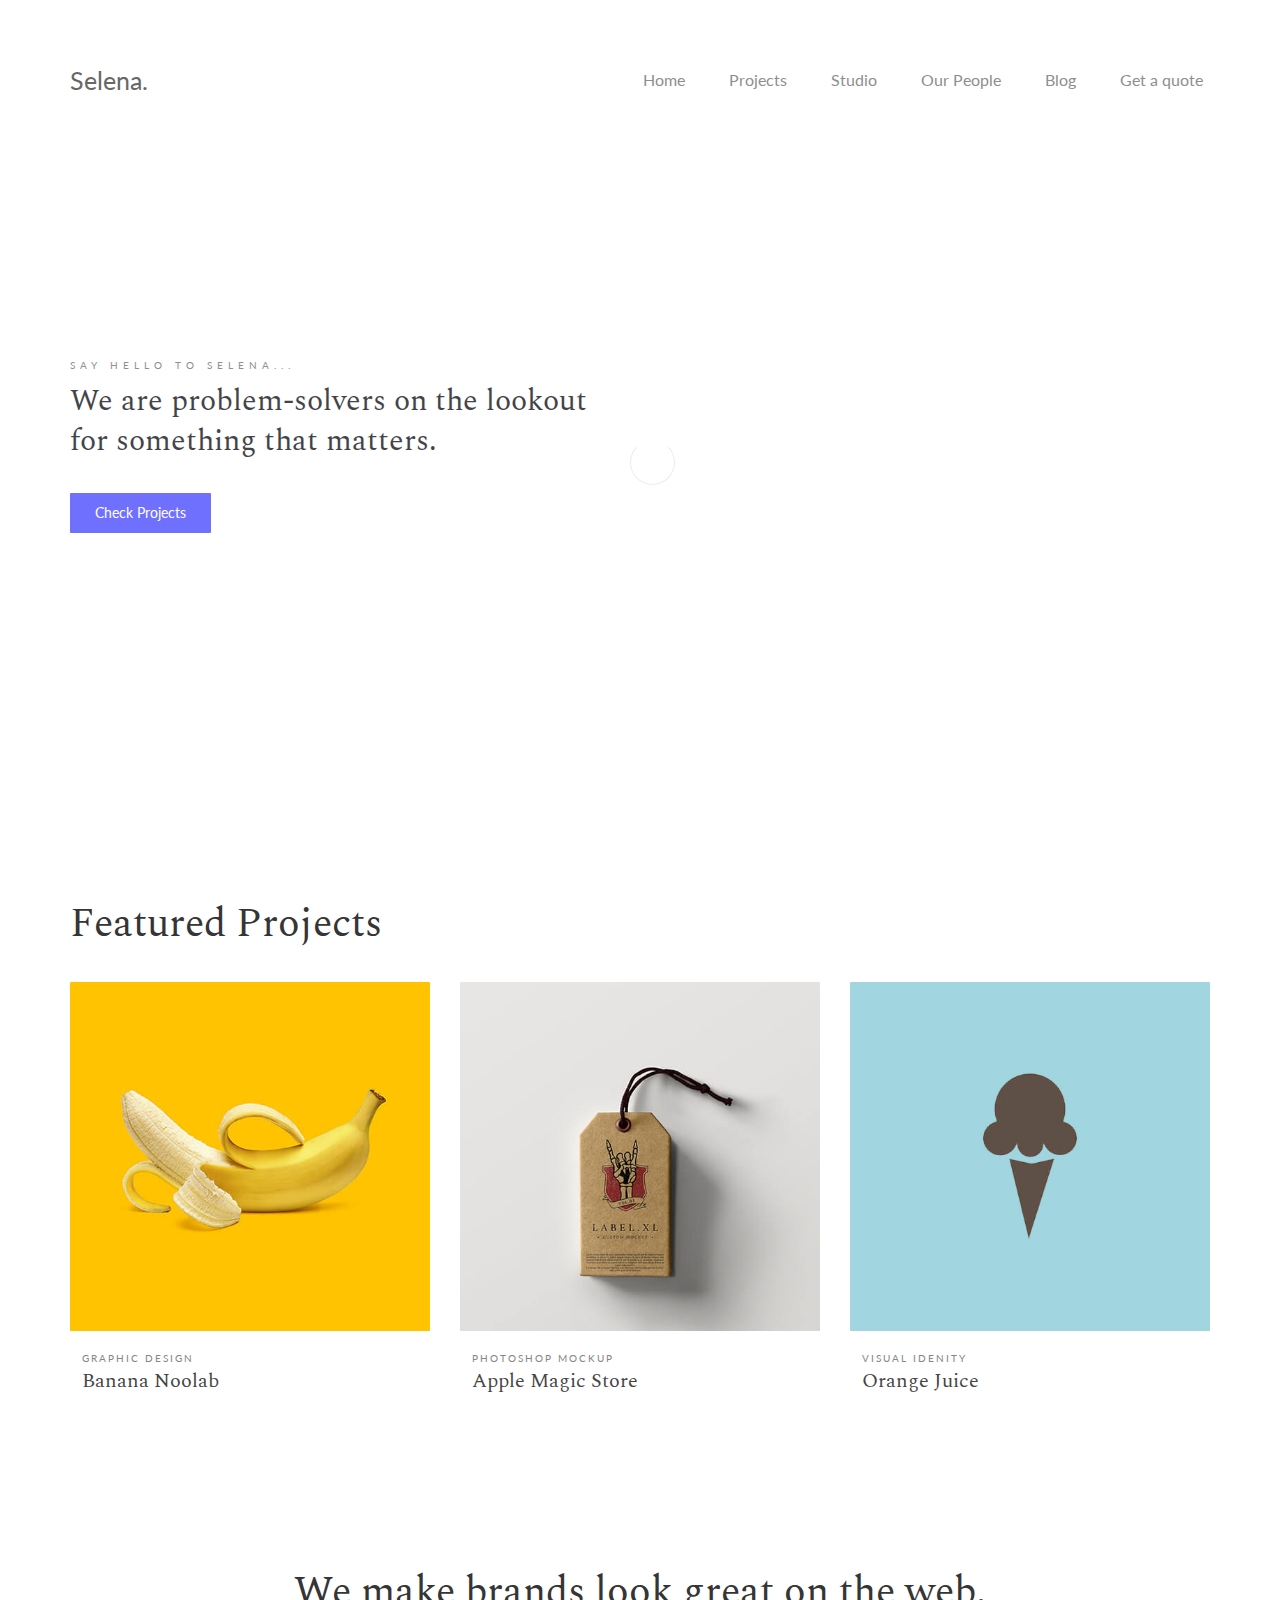
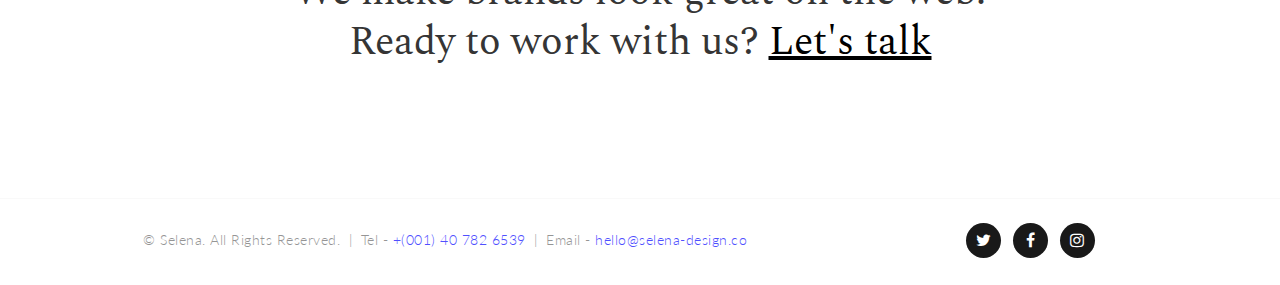
==== HTML/index.html @ 88b9a9ad "adding selena theme" ====
<!DOCTYPE html>
<html lang="en">
<head>

<meta charset="UTF-8">
<meta http-equiv="X-UA-Compatible" content="IE=Edge">
<meta name="description" content="">
<meta name="keywords" content="">
<meta name="author" content="">
<meta name="viewport" content="width=device-width, initial-scale=1, maximum-scale=1">

<title>Selena</title>

<link rel="stylesheet" href="css/bootstrap.min.css">
<link rel="stylesheet" href="css/font-awesome.min.css">

<!-- MAIN CSS -->
<link rel="stylesheet" href="css/style.css">

</head>
<body>

<!-- PRE LOADER -->
<div class="preloader">
     <div class="spinner">
          <span class="sk-inner-circle"></span>
     </div>
</div>


<!-- MENU -->
<div class="navbar navbar-default navbar-static-top" role="navigation">
     <div class="container">

          <!-- NAVBAR HEADER -->
          <div class="navbar-header">
               <button class="navbar-toggle" data-toggle="collapse" data-target=".navbar-collapse">
                    <span class="icon icon-bar"></span>
                    <span class="icon icon-bar"></span>
                    <span class="icon icon-bar"></span>
               </button>
               <!-- lOGO -->
               <a href="index.html" class="navbar-brand">Selena.</a>
          </div>

          <!-- MENU LINKS -->
          <div class="collapse navbar-collapse">
               <ul class="nav navbar-nav navbar-right">
                    <li><a href="index.html">Home</a></li>
                    <li><a href="project.html">Projects</a></li>
                    <li><a href="about.html">Studio</a></li>
                    <li><a href="team.html">Our People</a></li>
                    <li><a href="blog.html">Blog</a></li>
                    <li><a href="contact.html">Get a quote</a></li>
               </ul>
          </div>

     </div>
</div>


<!-- HOME -->
<section id="home">
     <div class="container">
          <div class="row">

               <div class="col-md-6 col-sm-10">
                    <h5>Say Hello To Selena...</h5>
                    <h2>We are problem-solvers on the lookout for something that matters.</h2>
                    <ul class="section-btn">
                         <a href="project.html"><span data-hover="Check Projects">Check Projects</span></a>
                    </ul>
               </div>

          </div>
     </div>
</section>


<!-- PROJECT -->
<section id="project">
     <div class="container">
          <div class="row">

               <div class="col-md-12 col-sm-12">
                    <!-- SECTION TITLE -->
                    <div class="section-title">
                         <h1>Featured Projects</h1>
                    </div>
               </div>

                    <div class="col-md-4 col-sm-4">
                         <!-- PROJECT ITEM -->
                         <div class="project-item">
                              <a href="project-detail.html">
                                   <img src="images/project-image1.jpg" class="img-responsive" alt="">
                              </a>
                         </div>
                         <div class="project-overlay">
                              <h4>Graphic Design</h4>
                              <h3>Banana Noolab</h3>
                         </div>
                    </div>

                    <div class="col-md-4 col-sm-4">
                         <!-- PROJECT ITEM -->
                         <div class="project-item">
                              <a href="project-detail.html">
                                   <img src="images/project-image2.jpg" class="img-responsive" alt="">
                              </a>
                         </div>
                         <div class="project-overlay">
                              <h4>Photoshop Mockup</h4>
                              <h3>Apple Magic Store</h3>
                         </div>
                    </div>

                    <div class="col-md-4 col-sm-4">
                         <!-- PROJECT ITEM -->
                         <div class="project-item">
                              <a href="project-detail.html">
                                   <img src="images/project-image3.jpg" class="img-responsive" alt="">
                              </a>
                         </div>
                         <div class="project-overlay">
                              <h4>Visual Idenity</h4>
                              <h3>Orange Juice</h3>
                         </div>
                    </div>                

          </div>
     </div>
</section>


<!-- CONTACT INFO -->
<section id="contact-info">
     <div class="container">
          <div class="row">

               <div class="col-md-offset-2 col-md-8 col-sm-12">
                    <h1>We make brands look great on the web. Ready to work with us? <a href="contact.html">Let's talk</a></h1>
               </div>

          </div>
     </div>
</section>


<!-- FOOTER -->
<footer>
     <div class="container">
          <div class="row">

               <div class="col-md-8 col-sm-7">
                    <div class="footer-copyright">
                         <p>© Selena. All Rights Reserved. <span>|</span> Tel - <a href="tel:00122042343">+(001) 40 782 6539</a> <span>|</span> Email - <a href="mailto:youremail@gmail.com">hello@selena-design.co</a></p>
                    </div>
               </div>

               <div class="col-md-4 col-sm-5">
                    <ul class="social-icon">
                         <li><a href="#" class="fa fa-twitter"></a></li>
                         <li><a href="#" class="fa fa-facebook"></a></li>
                         <li><a href="#" class="fa fa-instagram"></a></li>
                    </ul>
               </div>
               
          </div>
     </div>
</footer>


<!-- SCRIPTS -->
<script src="js/jquery.js"></script>
<script src="js/bootstrap.min.js"></script>
<script src="js/modernizr.custom.js"></script>
<script src="js/custom.js"></script>

</body>
</html>
---- HTML/css/style.css ----
@import url('https://fonts.googleapis.com/css?family=Lato:300,400|Spectral');

body {
  background: #ffffff;
  font-family: 'Lato', sans-serif;
  font-style: normal;
  font-weight: normal;
  overflow-x: hidden;
}

html, body {
  width: 100%;
  height: 100%;
}


/*---------------------------------------
  TYPOGRAPHY              
-----------------------------------------*/

h1,h2,h3,h4,h5,h6 {
  font-weight: normal;
}

h1,h2,h3 {
  font-family: 'Spectral', serif;
}

h1 {
  color: #353535;
  font-size: 40px;
  line-height: 50px;
}

h2 {
  color: #19191f;
  font-size: 30px;
  line-height: 40px;
  margin-top: 0;
}

h3 {
  font-size: 20px;
}

h4 {
  color: #505050;
  font-size: 18px;
  letter-spacing: 0.5px;
}

h5 {
  color: #757575;
  font-size: 10px;
  letter-spacing: 5px;
  text-transform: uppercase;
}

p {
  color: #959595;
  font-size: 20px;
  font-weight: 300;
  line-height: 30px;
  letter-spacing: 0.5px;
}


/*---------------------------------------
  BUTTONS               
-----------------------------------------*/

.section-btn {
  margin: 32px 0 0 0;
  padding: 0;
}

.section-btn a,
.section-btn button {
  line-height: 40px;
  -webkit-perspective: 1000px;
  -moz-perspective: 1000px;
  perspective: 1000px;
  color: #ffffff;
  font-weight: normal;
}

.section-btn a span,
.section-btn button span {
  position: relative;
  display: inline-block;
  font-weight: normal;
  padding: 0 25px;
  background: #5050FF;
  border-radius: 1px;
  -webkit-transition: -webkit-transform 0.3s;
  -moz-transition: -moz-transform 0.3s;
  transition: transform 0.3s;
  -webkit-transform-origin: 50% 0;
  -moz-transform-origin: 50% 0;
  transform-origin: 50% 0;
  -webkit-transform-style: preserve-3d;
  -moz-transform-style: preserve-3d;
  transform-style: preserve-3d;
}

.csstransforms3d .section-btn a span::before,
.csstransforms3d .section-btn button span::before {
  position: absolute;
  top: 100%;
  left: 0;
  width: 100%;
  height: 100%;
  background: #000000;
  border-radius: 1px;
  color: #ffffff;
  padding: 0 25px;
  content: attr(data-hover);
  -webkit-transition: background 0.3s;
  -moz-transition: background 0.3s;
  transition: background 0.3s;
  -webkit-transform: rotateX(-90deg);
  -moz-transform: rotateX(-90deg);
  transform: rotateX(-90deg);
  -webkit-transform-origin: 50% 0;
  -moz-transform-origin: 50% 0;
  transform-origin: 50% 0;
}

.section-btn a:hover span,
.section-btn a:focus span,

.section-btn button:hover span,
.section-btn button:focus span {
  -webkit-transform: rotateX(90deg) translateY(-22px);
  -moz-transform: rotateX(90deg) translateY(-22px);
  transform: rotateX(90deg) translateY(-22px);
}

.csstransforms3d .section-btn a:hover span::before,
.csstransforms3d .section-btn a:focus span::before,

.csstransforms3d .section-btn button:hover span::before,
.csstransforms3d .section-btn button:hover span::before {
  background: #000000;  
}



/*---------------------------------------
  GENERAL               
-----------------------------------------*/

html{
  -webkit-font-smoothing: antialiased;
}

a {
  color: #5050FF;
  -webkit-transition: 0.5s;
  transition: 0.5s;
}

a:hover, a:active, a:focus {
  color: #000000;
  outline: none;
}

* {
  -webkit-box-sizing: border-box;
  box-sizing: border-box;
}

*:before,
*:after {
  -webkit-box-sizing: border-box;
  box-sizing: border-box;
}

::-webkit-scrollbar{
  width: 8px;
  height: 8px;
}

::-webkit-scrollbar-thumb {
  cursor: pointer;
  background: #252525;
}

.section-title {
  position: relative;
  padding-bottom: 22px;
}

#about img, .team-item img,
.project-item img, #project-detail img,
#client img,
#contact img {
  border-radius: 1px;
  width: 100%;
}

#contact-info, footer {
  text-align: center;
}



/*---------------------------------------
  PRE LOADER              
-----------------------------------------*/

.preloader {
  position: fixed;
  top: 0;
  left: 0;
  width: 100%;
  height: 100%;
  z-index: 99999;
  display: flex;
  flex-flow: row nowrap;
  justify-content: center;
  align-items: center;
  background: none repeat scroll 0 0 #ffffff;
}

.spinner {
  border: 1px solid transparent;
  border-radius: 5px;
  position: relative;
}

.spinner:before {
  content: '';
  box-sizing: border-box;
  position: absolute;
  top: 50%;
  left: 50%;
  width: 45px;
  height: 45px;
  margin-top: -10px;
  margin-left: -10px;
  border-radius: 50%;
  border: 1px solid #959595;
  border-top-color: #ffffff;
  animation: spinner .9s linear infinite;
}

@-webkit-@keyframes spinner {
  to {transform: rotate(360deg);}
}

@keyframes spinner {
  to {transform: rotate(360deg);}
}



/*---------------------------------------
  MENU             
-----------------------------------------*/

.navbar-default {
  border: none;
  margin-bottom: 0;
  background-color: #ffffff;
  padding-top: 45px;
}

.navbar-default .navbar-brand {
  color: #454545;
  font-size: 25px;
  font-weight: normal;
  line-height: 40px;
}

.navbar-default .navbar-nav li a {
  font-size: 16px;
  color: #757575;
  line-height: 40px;
  padding-right: 22px;
  padding-left: 22px;
  -webkit-transition: all ease-in-out 0.4s;
  transition: all ease-in-out 0.4s;
}

.navbar-default .navbar-nav li a:hover {
  color: #454545;
}

.navbar-default .navbar-nav li.active > a {
  background-color: transparent;
  color: #5050FF;
}

.navbar-default .navbar-toggle {
  border: none;
  padding-top: 10px;
}

.navbar-default .navbar-toggle {
  background-color: transparent;
}

.navbar-default .navbar-toggle .icon-bar {
  background: #5050FF;
  border-color: transparent;
}



/*---------------------------------------
  HOME             
-----------------------------------------*/

#home {
  height: 85vh;
  position: relative;
  padding-top: 235px;
}



/*---------------------------------------
  HEADER         
-----------------------------------------*/

#header {
  padding: 102px 0 62px 0;
}

#header .header-text {
  padding-top: 62px;
}



/*---------------------------------------
  ABOUT              
-----------------------------------------*/

.about-info {
  text-align: center;
  padding: 62px 0 42px 0;
}

.about-info h1 {
  padding-bottom: 6px;
}

.about-info:after {
  content: "";
  background: #000;
  width: 14%;
  height: 2px;
  position: relative;
  display: block;
  margin: 22px auto 0 auto;
}

.about-service-text {
  padding: 62px 0;
}

.about-service-text .section-title {
  padding-bottom: 0px;
}

.about-service-text ul li {
  color: #575757;
  list-style: square;
  font-size: 18px;
  font-weight: 300;
  line-height: 26px;
  letter-spacing: 0.5px;
  padding: 2px 0;
}



/*---------------------------------------
  TEAM              
-----------------------------------------*/

#team p {
  margin: 16px 0 4px 0;
}

#team h3 {
  margin: 0;
}

.team-item {
  overflow: hidden;
  position: relative;
}

.team-item img {
  -webkit-transition: all ease-in-out 0.4s;
  transition: all ease-in-out 0.4s;
}

.team-overlay {
  background: rgba(0,0,0,0.5);
  opacity: 0;
  position: absolute;
  width: 100%;
  height: 100%;
  top: 0;
  left: 0;
  right: 0;
  bottom: 0;
}

.team-overlay .social-icon {
  position: relative;
  top: 50%;
}

.team-overlay .social-icon li a {
  background: #ffffff;
  color: #191919;
}

.team-item:hover .team-overlay {
  opacity: 1;
}

.team-item:hover img {
  transform: scale(1.1);
}



/*---------------------------------------
  PROJECT              
-----------------------------------------*/

.project-item {
  overflow: hidden;
  position: relative;
  top: 0;
  bottom: 0;
  -webkit-transition: all ease-in-out 0.4s;
  transition: all ease-in-out 0.4s;
}

.project-overlay h3 {
  color: #454545;
  font-weight: normal;
  margin-top: 6px;
}

.project-overlay h4 {
  color: #858585;
  font-size: 10px;
  letter-spacing: 2px;
  text-transform: uppercase;
  margin-bottom: 0px;
}

.project-item:hover {
  background: #ffffff;
  box-shadow: 0px 16px 22px 0px rgba(90, 91, 95, 0.3);
  top: -5px;
}

#project .project-overlay {
  padding: 12px 0 26px 12px;
}

.project-detail-text {
  padding: 62px 82px;
}

.project-detail-info {
  padding: 12px 0 62px 0;
}

.project-detail-info h3:last-child {
  margin-top: 0;
}

#project-detail-links {
  background: #5050FF;
  padding: 82px 0 102px 0;
  margin-top: 102px;
}

#project-detail-links h3 {
  color: #e0e0e0;
}

#project-detail-links p a {
  color: #ffffff;
  font-size: 32px;
}



/*---------------------------------------
  BLOG              
-----------------------------------------*/

#blog-detail {
  padding: 60px 0;
}

.blog-thumb small {
  font-weight: bold;
  letter-spacing: 0.5px;
  display: block;
  margin-top: 20px;
}

#blog .blog-thumb {
  text-align: center;
}

.blog-info {
  padding: 35px 25px;
}

.blog-info h2 {
  font-size: 20px;
  margin: 0;
  text-transform: capitalize;
  padding-bottom: 0;
}

.blog-info h2 a {
  color: #434343;
}

.blog-thumb ul {
  margin: 32px 12px 22px 0px;
}

.blog-thumb ul li {
  font-size: 18px;
  list-style: square;
  font-weight: normal;
  padding: 4px 12px 4px 0px;
}

.blog-social-share {
  text-align: center;
  padding-top: 22px;
}

.blog-social-share .btn {
  border-radius: 100px;
  border: none;
  font-size: 10px;
  letter-spacing: 0.5px;
  text-transform: uppercase;
  margin: 20px 6px;
  padding: 10px 16px;
}

.blog-social-share .btn-primary {
  background: #3b5998;
}

.blog-social-share .btn-success {
  background: #1da1f2;
}

.blog-social-share .btn-danger {
  background: #dd4b39;
}

.blog-social-share a .fa {
  padding-right: 4px;
}



/*---------------------------------------
   CLIENT             
-----------------------------------------*/

#client .container {
  background: #f9f9f9;
  padding: 102px 82px;
  min-height: 400px;
}



/*---------------------------------------
  CONTACT INFO              
-----------------------------------------*/

#contact-info {
  padding: 120px 0;
}

#contact-info a {
  color: #000000;
  text-decoration: underline;
}

#contact-info a:hover {
  color: #5050FF;
  text-decoration: none;
}



/*---------------------------------------
  CONTACT             
-----------------------------------------*/

#contact .text-success,
#contact .text-danger {
  display: none;
  padding: 0 0 5px 20px;
}

#contact .form-control {
  border: 1px solid #f2f2f2;
  border-radius: 0px;
  box-shadow: none;
  font-size: 18px;
  font-weight: 300;
  margin-bottom: 22px;
  -webkit-transition: all ease-in-out 0.4s;
  transition: all ease-in-out 0.4s;
}

#contact .form-control:focus {
  border-color: #d9d9d9;
}

#contact input {
  height: 45px;
  line-height: 45px;
}

#contact .section-btn {
  margin: 0;
}

#contact .section-btn button {
  line-height: 45px;
}

#contact button#cf-submit {
  border: none;
  width: auto;
  padding: 0;
}

.contact-image {
  padding: 82px 0;
}

.contact-address {
  padding-top: 132px;
}

.contact-address h3:last-child {
  margin: 0px;
}



/*---------------------------------------
  FOOTER              
-----------------------------------------*/

footer {
  border-top: 1px solid #f9f9f9;
  padding: 20px 0 20px 0;
}

.footer-copyright p {
  font-size: 14px;
  padding-top: 6px;
}

.footer-copyright span {
  display: inline-block;
  padding: 0 4px 0 4px;
}



/*---------------------------------------
  SOCIAL ICON             
-----------------------------------------*/

.social-icon {
  position: relative;
  padding: 0;
  margin: 0;
  text-align: center;
}

.social-icon li {
  display: inline-block;
  list-style: none;
}

.social-icon li a {
  background: #191919;
  border-radius: 100%;
  color: #ffffff;
  cursor: pointer;
  font-size: 16px;
  text-decoration: none;
  -webkit-transition: all ease-in-out 0.4s;
  transition: all ease-in-out 0.4s;
  width: 35px;
  height: 35px;
  line-height: 35px;
  text-align: center;
  vertical-align: middle;
  position: relative;
  margin: 4px 4px 0 4px;
}

.social-icon li a:hover {
  background: #5050FF;
  -webkit-transform: scale(1.1);
  transform: scale(1.1);
}



/*---------------------------------------
  MOBILE RESPONSIVE              
-----------------------------------------*/

@media (max-width: 980px) {

  h1 {
    font-size: 35px;
  }

  h2 {
    font-size: 27px;
  }

  #home {
    height: 50vh;
  }

  .about-info {
    padding-top: 22px;
  }

  .project-detail-text {
    padding: 42px 12px;
  }

  #team .col-md-3:first-child,
  #team .col-md-3:nth-of-type(2n+2) {
    margin-bottom: 42px;
  }

  .contact-address {
    padding-top: 0;
  }

  #client .container {
    padding: 82px 62px;
    min-height: 350px;
  }
}


@media (max-width: 768px) {

  .navbar-default {
    background-color: #ffffff;
    box-shadow:0 40px 100px rgba(0,0,0,.2);
    padding-top: 0;
  }
}


@media (max-width: 767px) {

  .navbar-default .navbar-brand {
    line-height: 15px;
  }

  .navbar-default .nav li a {
    line-height: 15px;
  }

  #home {
    height: 65vh;
  }

  #project-detail .col-md-6 img {
    margin-bottom: 42px;
  }

  #project-detail .col-md-4 .project-detail-info {
    padding-bottom: 22px;
  }

  #about .col-md-4:nth-of-type(2n+1) .about-service-text {
    padding-bottom: 0;
  }

  #about .col-md-4:nth-of-type(2n+2) .about-service-text {
    padding-top: 32px;
  }

  #blog .blog-thumb {
    margin: 40px 0;
  }
}


@media (max-width: 650px) {

  h1 {
    font-size: 30px;
    line-height: 40px;
  }

  h2 {
    font-size: 25px;
    line-height: 35px;
  }

  p {
    font-size: 18px;
  }

  #home {
    padding-top: 165px;
    height: 90vh;
  }

  #client .container {
    padding: 42px 22px;
    min-height: inherit;
  }

  #contact-info {
    padding: 60px 0;
  }

}


@media (max-width: 365px) {

  p {
    font-size: 16px;
  }

  #home {
    height: 125vh;
  }

  #project-detail-links {
    padding: 62px 0 82px;
    margin-top: 42px;
  }

}
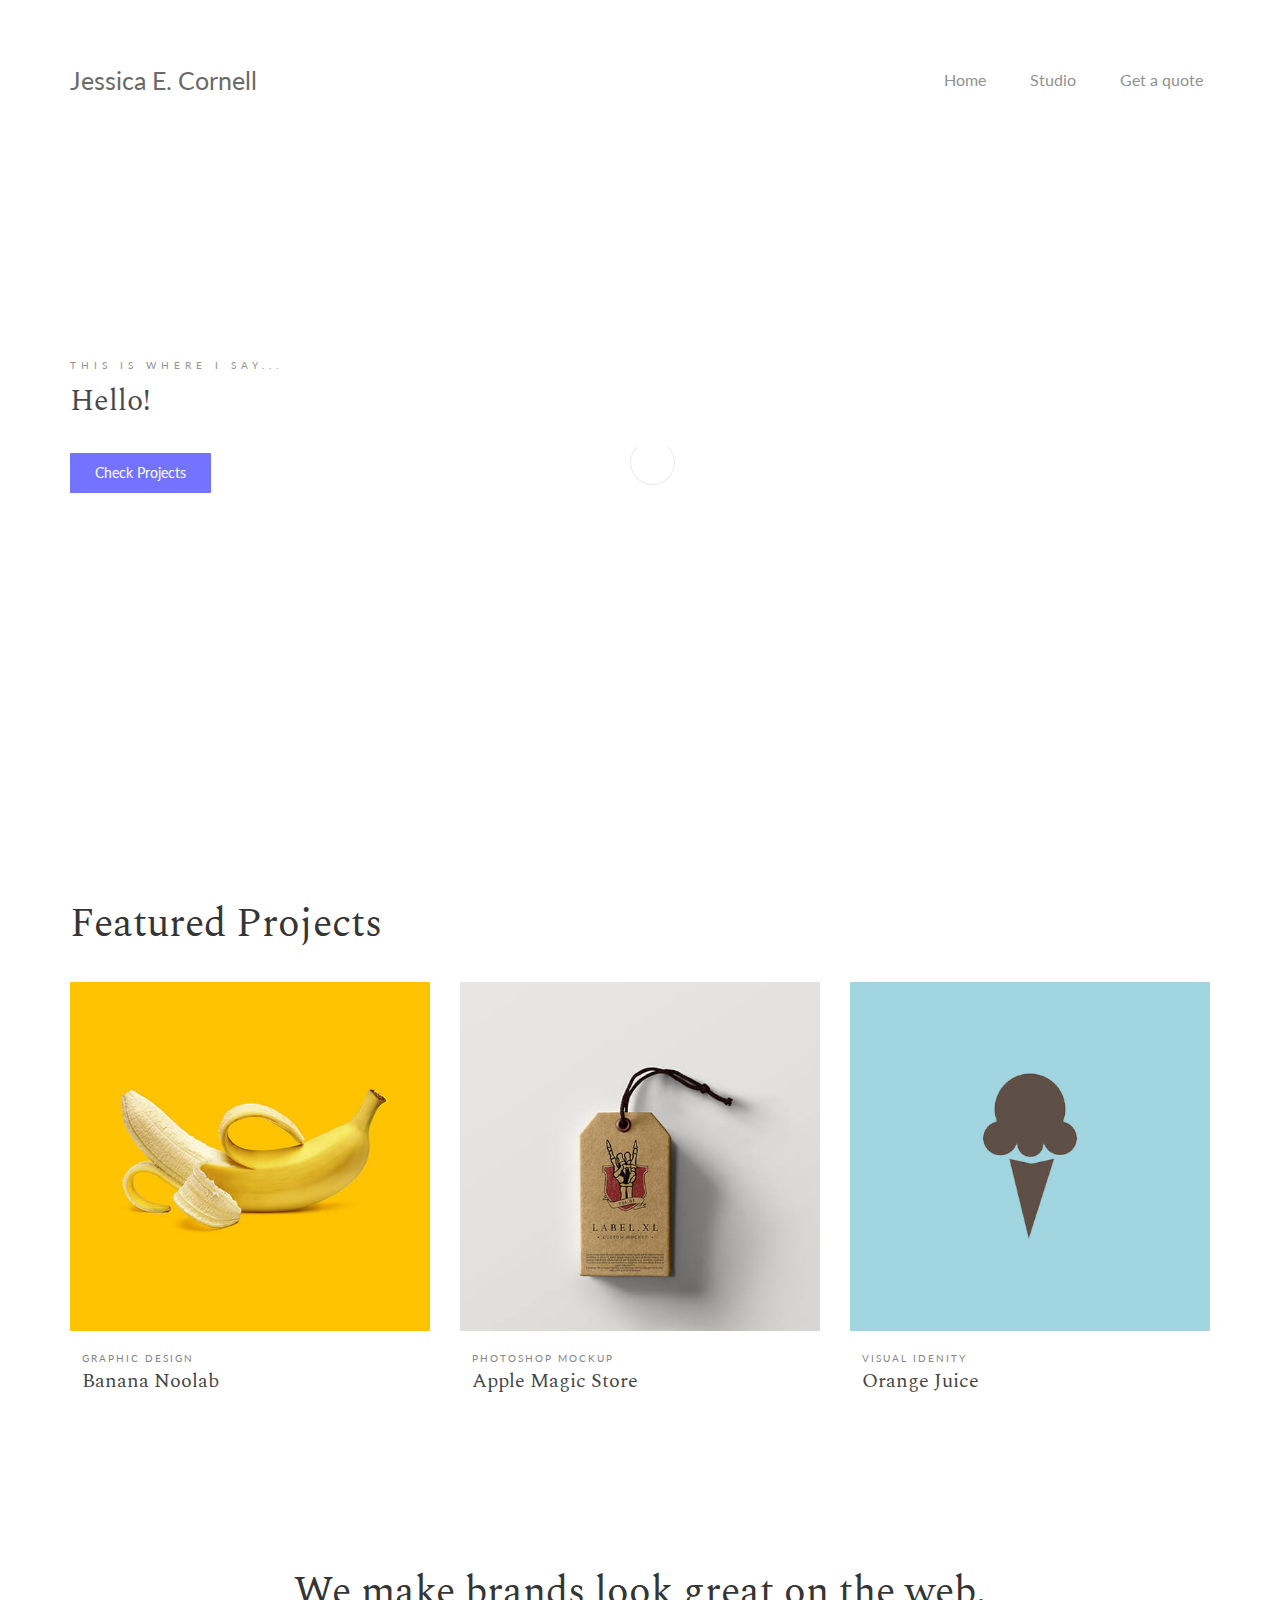
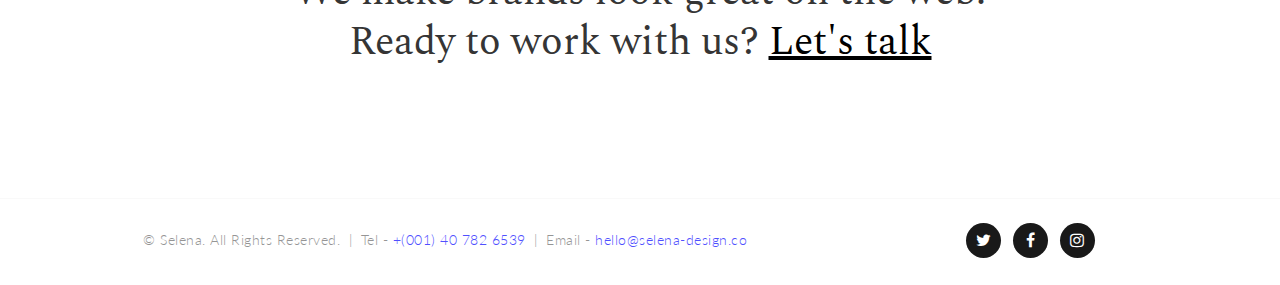
==== commit 0029d3a6: "changes to menu and index navbar-brand" ====
--- a/HTML/index.html
+++ b/HTML/index.html
@@ -40,17 +40,17 @@
                     <span class="icon icon-bar"></span>
                </button>
                <!-- lOGO -->
-               <a href="index.html" class="navbar-brand">Selena.</a>
+               <a href="index.html" class="navbar-brand">Jessica E. Cornell</a>
           </div>
 
           <!-- MENU LINKS -->
           <div class="collapse navbar-collapse">
                <ul class="nav navbar-nav navbar-right">
                     <li><a href="index.html">Home</a></li>
-                    <li><a href="project.html">Projects</a></li>
                     <li><a href="about.html">Studio</a></li>
-                    <li><a href="team.html">Our People</a></li>
-                    <li><a href="blog.html">Blog</a></li>
+                    <!-- <li><a href="project.html">Portfolio</a></li> -->
+                    <!-- <li><a href="team.html">Our People</a></li> -->
+                    <!-- <li><a href="blog.html">Blog</a></li> -->
                     <li><a href="contact.html">Get a quote</a></li>
                </ul>
           </div>
@@ -65,8 +65,8 @@
           <div class="row">
 
                <div class="col-md-6 col-sm-10">
-                    <h5>Say Hello To Selena...</h5>
-                    <h2>We are problem-solvers on the lookout for something that matters.</h2>
+                    <h5>This is where I say...</h5>
+                    <h2>Hello!</h2>
                     <ul class="section-btn">
                          <a href="project.html"><span data-hover="Check Projects">Check Projects</span></a>
                     </ul>
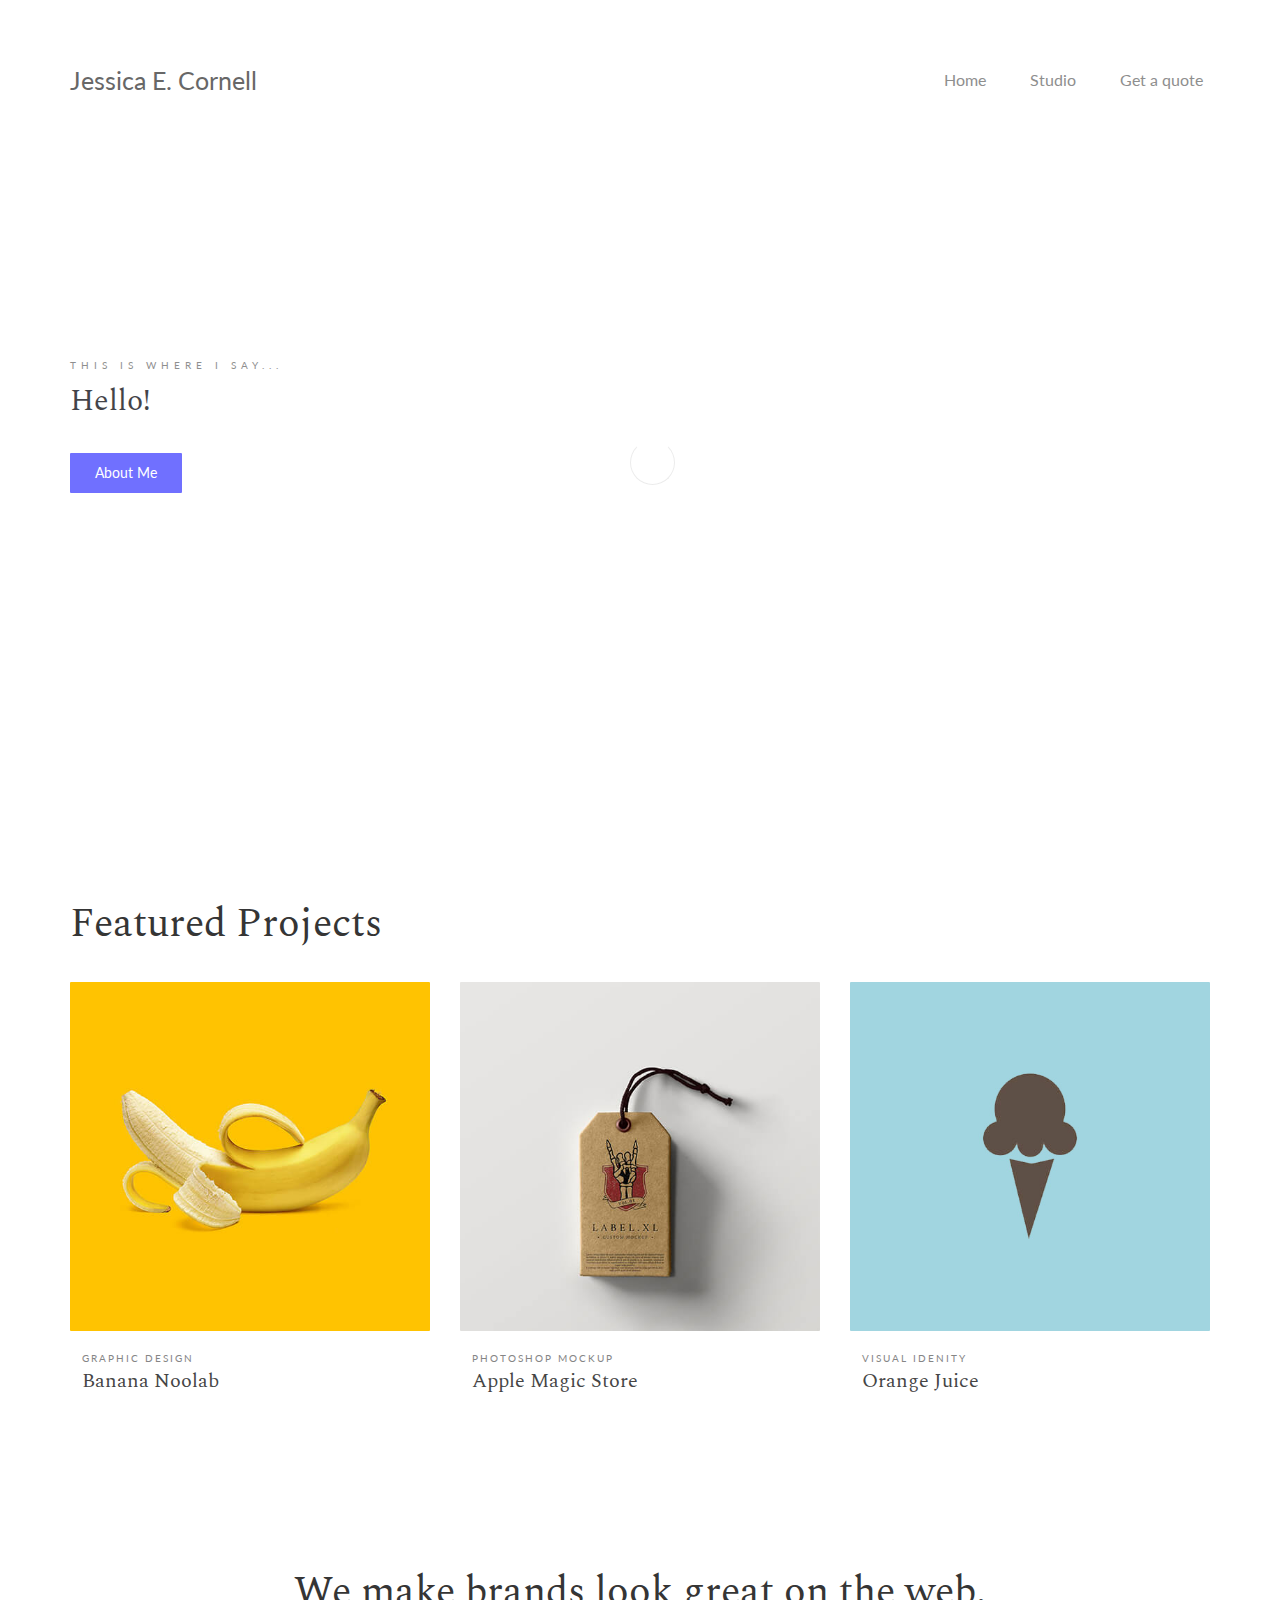
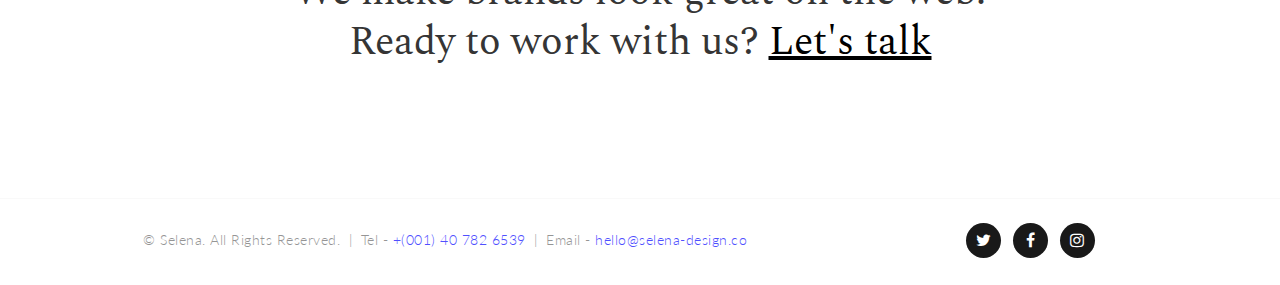
==== commit 43e983bc: "changing over home hello" ====
--- a/HTML/index.html
+++ b/HTML/index.html
@@ -68,7 +68,7 @@
                     <h5>This is where I say...</h5>
                     <h2>Hello!</h2>
                     <ul class="section-btn">
-                         <a href="project.html"><span data-hover="Check Projects">Check Projects</span></a>
+                         <a href="about.html"><span data-hover="About Me">About Me</span></a>
                     </ul>
                </div>
 
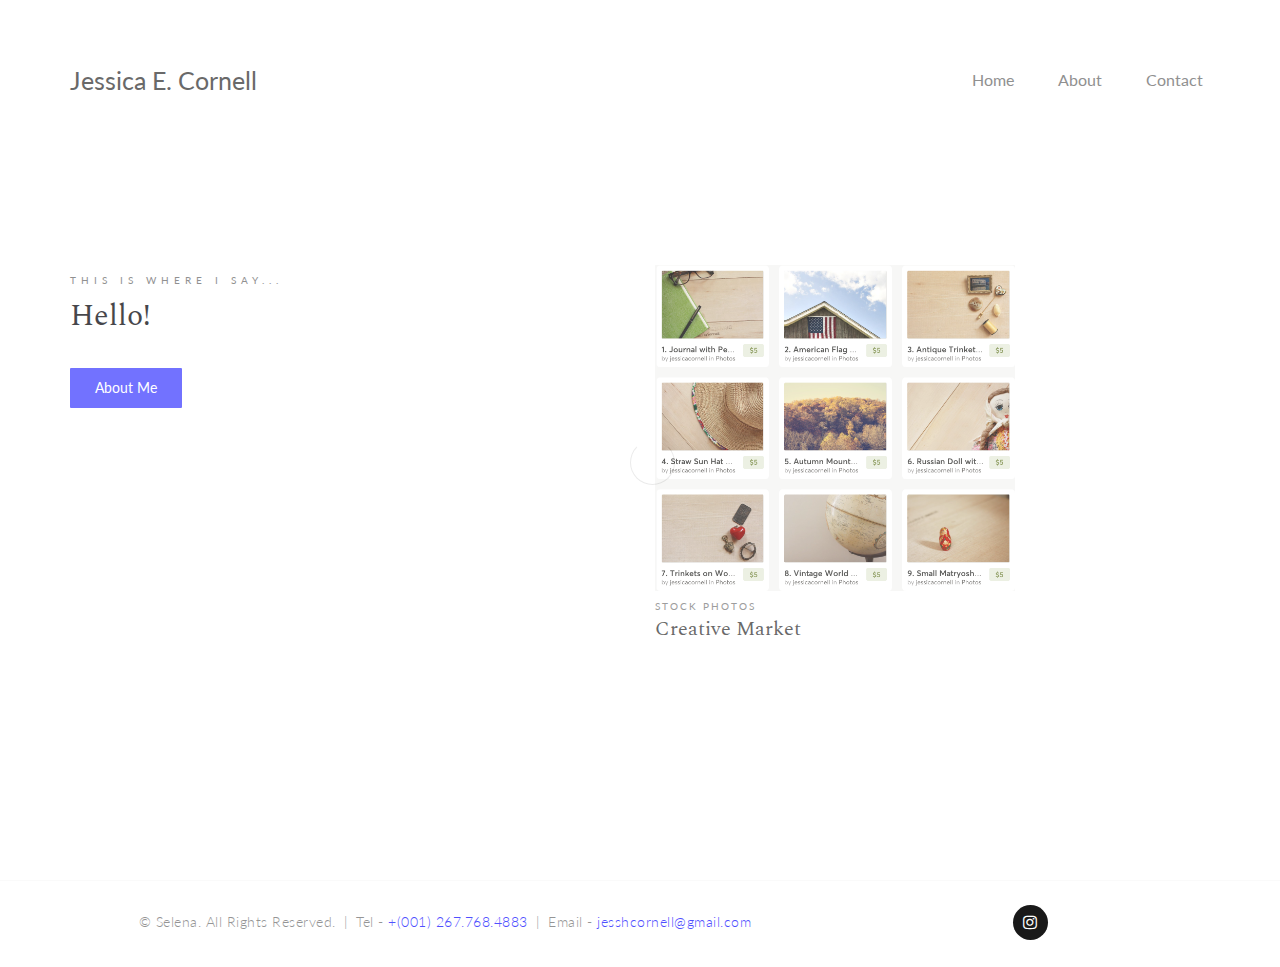
==== commit 80efbc92: "adding image and updating styles and structure of page" ====
--- a/HTML/index.html
+++ b/HTML/index.html
@@ -47,11 +47,8 @@
           <div class="collapse navbar-collapse">
                <ul class="nav navbar-nav navbar-right">
                     <li><a href="index.html">Home</a></li>
-                    <li><a href="about.html">Studio</a></li>
-                    <!-- <li><a href="project.html">Portfolio</a></li> -->
-                    <!-- <li><a href="team.html">Our People</a></li> -->
-                    <!-- <li><a href="blog.html">Blog</a></li> -->
-                    <li><a href="contact.html">Get a quote</a></li>
+                    <li><a href="about.html">About</a></li>
+                    <li><a href="contact.html">Contact</a></li>
                </ul>
           </div>
 
@@ -71,62 +68,18 @@
                          <a href="about.html"><span data-hover="About Me">About Me</span></a>
                     </ul>
                </div>
-
-          </div>
-     </div>
-</section>
-
-
-<!-- PROJECT -->
-<section id="project">
-     <div class="container">
-          <div class="row">
-
-               <div class="col-md-12 col-sm-12">
-                    <!-- SECTION TITLE -->
-                    <div class="section-title">
-                         <h1>Featured Projects</h1>
+               <div class="col-md-4 col-sm-4">
+                    <!-- PROJECT ITEM -->
+                    <div class="project-item">
+                         <a target="_blank" href="https://creativemarket.com/jessicacornell">
+                              <img src="images/creative-market.png" class="img-responsive" alt="">
+                         </a>
+                    </div>
+                    <div class="project-overlay">
+                         <h4>Stock Photos</h4>
+                         <h3>Creative Market</h3>
                     </div>
                </div>
-
-                    <div class="col-md-4 col-sm-4">
-                         <!-- PROJECT ITEM -->
-                         <div class="project-item">
-                              <a href="project-detail.html">
-                                   <img src="images/project-image1.jpg" class="img-responsive" alt="">
-                              </a>
-                         </div>
-                         <div class="project-overlay">
-                              <h4>Graphic Design</h4>
-                              <h3>Banana Noolab</h3>
-                         </div>
-                    </div>
-
-                    <div class="col-md-4 col-sm-4">
-                         <!-- PROJECT ITEM -->
-                         <div class="project-item">
-                              <a href="project-detail.html">
-                                   <img src="images/project-image2.jpg" class="img-responsive" alt="">
-                              </a>
-                         </div>
-                         <div class="project-overlay">
-                              <h4>Photoshop Mockup</h4>
-                              <h3>Apple Magic Store</h3>
-                         </div>
-                    </div>
-
-                    <div class="col-md-4 col-sm-4">
-                         <!-- PROJECT ITEM -->
-                         <div class="project-item">
-                              <a href="project-detail.html">
-                                   <img src="images/project-image3.jpg" class="img-responsive" alt="">
-                              </a>
-                         </div>
-                         <div class="project-overlay">
-                              <h4>Visual Idenity</h4>
-                              <h3>Orange Juice</h3>
-                         </div>
-                    </div>                
 
           </div>
      </div>
@@ -134,17 +87,17 @@
 
 
 <!-- CONTACT INFO -->
-<section id="contact-info">
+<!-- <section id="contact-info">
      <div class="container">
           <div class="row">
 
                <div class="col-md-offset-2 col-md-8 col-sm-12">
-                    <h1>We make brands look great on the web. Ready to work with us? <a href="contact.html">Let's talk</a></h1>
+                    <h1><a href="contact.html">I'd love to chat!</a></h1>
                </div>
 
           </div>
      </div>
-</section>
+</section> -->
 
 
 <!-- FOOTER -->
@@ -154,15 +107,13 @@
 
                <div class="col-md-8 col-sm-7">
                     <div class="footer-copyright">
-                         <p>© Selena. All Rights Reserved. <span>|</span> Tel - <a href="tel:00122042343">+(001) 40 782 6539</a> <span>|</span> Email - <a href="mailto:youremail@gmail.com">hello@selena-design.co</a></p>
+                         <p>© Selena. All Rights Reserved. <span>|</span> Tel - <a href="tel:2677684883">+(001) 267.768.4883</a> <span>|</span> Email - <a href="mailto:jesshcornell@gmail.com">jesshcornell@gmail.com</a></p>
                     </div>
                </div>
 
                <div class="col-md-4 col-sm-5">
                     <ul class="social-icon">
-                         <li><a href="#" class="fa fa-twitter"></a></li>
-                         <li><a href="#" class="fa fa-facebook"></a></li>
-                         <li><a href="#" class="fa fa-instagram"></a></li>
+                         <li><a href="https://www.instagram.com/beckandhoosier/" class="fa fa-instagram"></a></li>
                     </ul>
                </div>
                
--- a/HTML/css/style.css
+++ b/HTML/css/style.css
@@ -316,7 +316,7 @@
 #home {
   height: 85vh;
   position: relative;
-  padding-top: 235px;
+  padding-top: 150px;
 }
 
 
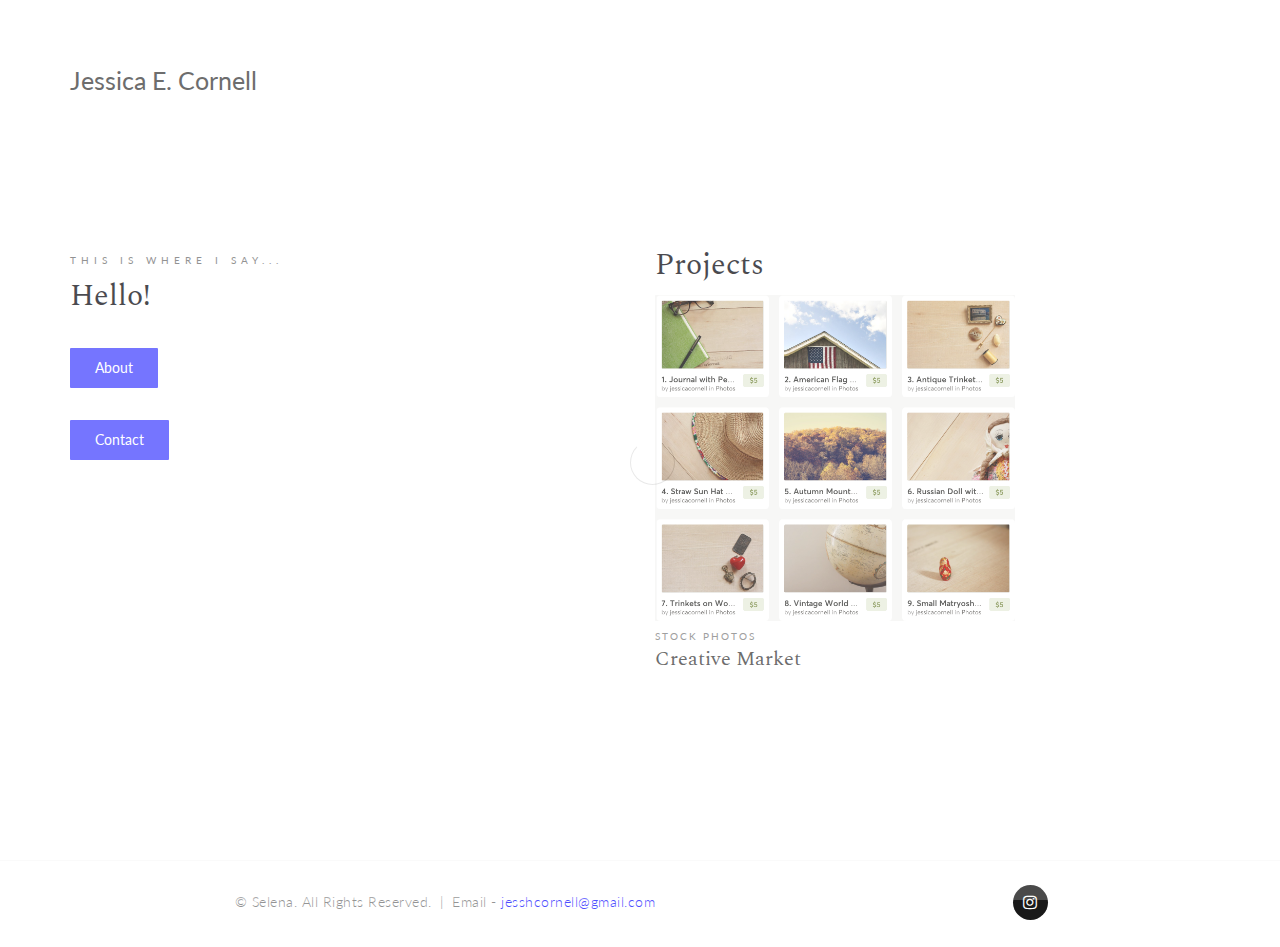
==== commit a8a0e83f: "updating paragraph" ====
--- a/HTML/index.html
+++ b/HTML/index.html
@@ -46,9 +46,7 @@
           <!-- MENU LINKS -->
           <div class="collapse navbar-collapse">
                <ul class="nav navbar-nav navbar-right">
-                    <li><a href="index.html">Home</a></li>
-                    <li><a href="about.html">About</a></li>
-                    <li><a href="contact.html">Contact</a></li>
+
                </ul>
           </div>
 
@@ -65,10 +63,14 @@
                     <h5>This is where I say...</h5>
                     <h2>Hello!</h2>
                     <ul class="section-btn">
-                         <a href="about.html"><span data-hover="About Me">About Me</span></a>
+                         <a href="about.html"><span data-hover="About">About</span></a>
+                    </ul>
+                    <ul class="section-btn">
+                         <a target="_blank" href="https://www.linkedin.com/in/jessicaecornell/"><span data-hover="Contact">Contact</span></a>
                     </ul>
                </div>
                <div class="col-md-4 col-sm-4">
+                    <h2>Projects</h2>
                     <!-- PROJECT ITEM -->
                     <div class="project-item">
                          <a target="_blank" href="https://creativemarket.com/jessicacornell">
@@ -107,7 +109,7 @@
 
                <div class="col-md-8 col-sm-7">
                     <div class="footer-copyright">
-                         <p>© Selena. All Rights Reserved. <span>|</span> Tel - <a href="tel:2677684883">+(001) 267.768.4883</a> <span>|</span> Email - <a href="mailto:jesshcornell@gmail.com">jesshcornell@gmail.com</a></p>
+                         <p>© Selena. All Rights Reserved. <span>|</span> Email - <a href="mailto:jesshcornell@gmail.com">jesshcornell@gmail.com</a></p>
                     </div>
                </div>
 
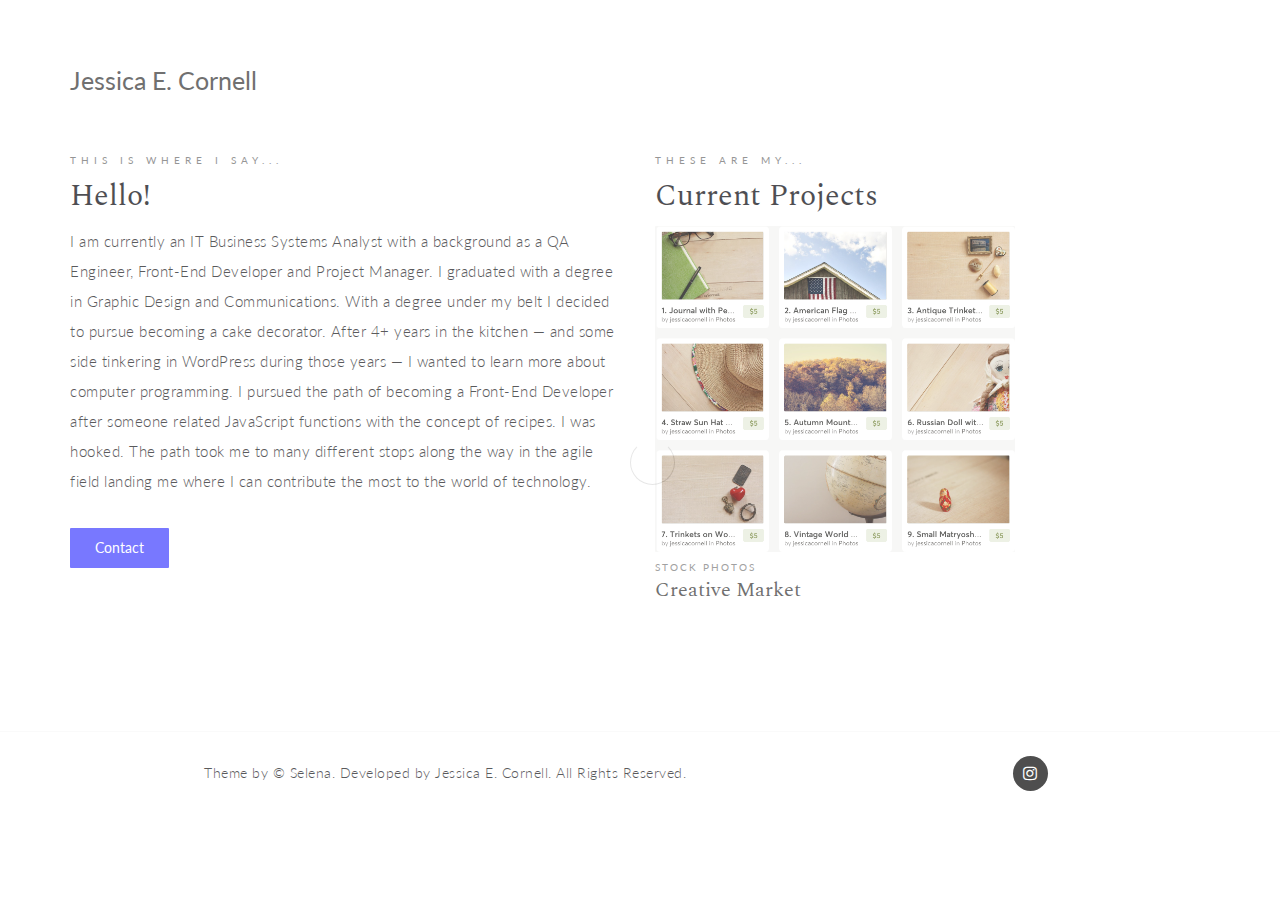
==== commit de3508a5: "updating media queries and adjusting para" ====
--- a/HTML/index.html
+++ b/HTML/index.html
@@ -62,15 +62,14 @@
                <div class="col-md-6 col-sm-10">
                     <h5>This is where I say...</h5>
                     <h2>Hello!</h2>
-                    <ul class="section-btn">
-                         <a href="about.html"><span data-hover="About">About</span></a>
-                    </ul>
+                    <p>I am currently an IT Business Systems Analyst with a background as a QA Engineer, Front-End Developer and Project Manager. I graduated with a degree in Graphic Design and Communications. With a degree under my belt I decided to pursue becoming a cake decorator. After 4+ years in the kitchen — and some side tinkering in WordPress during those years — I wanted to learn more about computer programming. I pursued the path of becoming a Front-End Developer after someone related JavaScript functions with the concept of recipes. I was hooked. The path took me to many different stops along the way in the agile field landing me where I can contribute the most to the world of technology. </p>
                     <ul class="section-btn">
                          <a target="_blank" href="https://www.linkedin.com/in/jessicaecornell/"><span data-hover="Contact">Contact</span></a>
                     </ul>
                </div>
                <div class="col-md-4 col-sm-4">
-                    <h2>Projects</h2>
+                    <h5>These are my...</h5>
+                    <h2>Current Projects</h2>
                     <!-- PROJECT ITEM -->
                     <div class="project-item">
                          <a target="_blank" href="https://creativemarket.com/jessicacornell">
@@ -88,28 +87,13 @@
 </section>
 
 
-<!-- CONTACT INFO -->
-<!-- <section id="contact-info">
-     <div class="container">
-          <div class="row">
-
-               <div class="col-md-offset-2 col-md-8 col-sm-12">
-                    <h1><a href="contact.html">I'd love to chat!</a></h1>
-               </div>
-
-          </div>
-     </div>
-</section> -->
-
-
-<!-- FOOTER -->
 <footer>
      <div class="container">
           <div class="row">
 
                <div class="col-md-8 col-sm-7">
                     <div class="footer-copyright">
-                         <p>© Selena. All Rights Reserved. <span>|</span> Email - <a href="mailto:jesshcornell@gmail.com">jesshcornell@gmail.com</a></p>
+                         <p>Theme by © Selena. Developed by Jessica E. Cornell. All Rights Reserved.</p>
                     </div>
                </div>
 
--- a/HTML/css/style.css
+++ b/HTML/css/style.css
@@ -58,8 +58,8 @@
 }
 
 p {
-  color: #959595;
-  font-size: 20px;
+  color: #29292b;
+  font-size: 15px;
   font-weight: 300;
   line-height: 30px;
   letter-spacing: 0.5px;
@@ -314,9 +314,7 @@
 -----------------------------------------*/
 
 #home {
-  height: 85vh;
-  position: relative;
-  padding-top: 150px;
+  padding: 50px 0 120px 0;
 }
 
 
@@ -743,10 +741,6 @@
     font-size: 27px;
   }
 
-  #home {
-    height: 50vh;
-  }
-
   .about-info {
     padding-top: 22px;
   }
@@ -767,6 +761,10 @@
   #client .container {
     padding: 82px 62px;
     min-height: 350px;
+  }
+
+  #home .col-md-4 {
+    padding-top: 50px;
   }
 }
 
@@ -791,10 +789,6 @@
     line-height: 15px;
   }
 
-  #home {
-    height: 65vh;
-  }
-
   #project-detail .col-md-6 img {
     margin-bottom: 42px;
   }
@@ -833,11 +827,6 @@
     font-size: 18px;
   }
 
-  #home {
-    padding-top: 165px;
-    height: 90vh;
-  }
-
   #client .container {
     padding: 42px 22px;
     min-height: inherit;
@@ -856,10 +845,6 @@
     font-size: 16px;
   }
 
-  #home {
-    height: 125vh;
-  }
-
   #project-detail-links {
     padding: 62px 0 82px;
     margin-top: 42px;
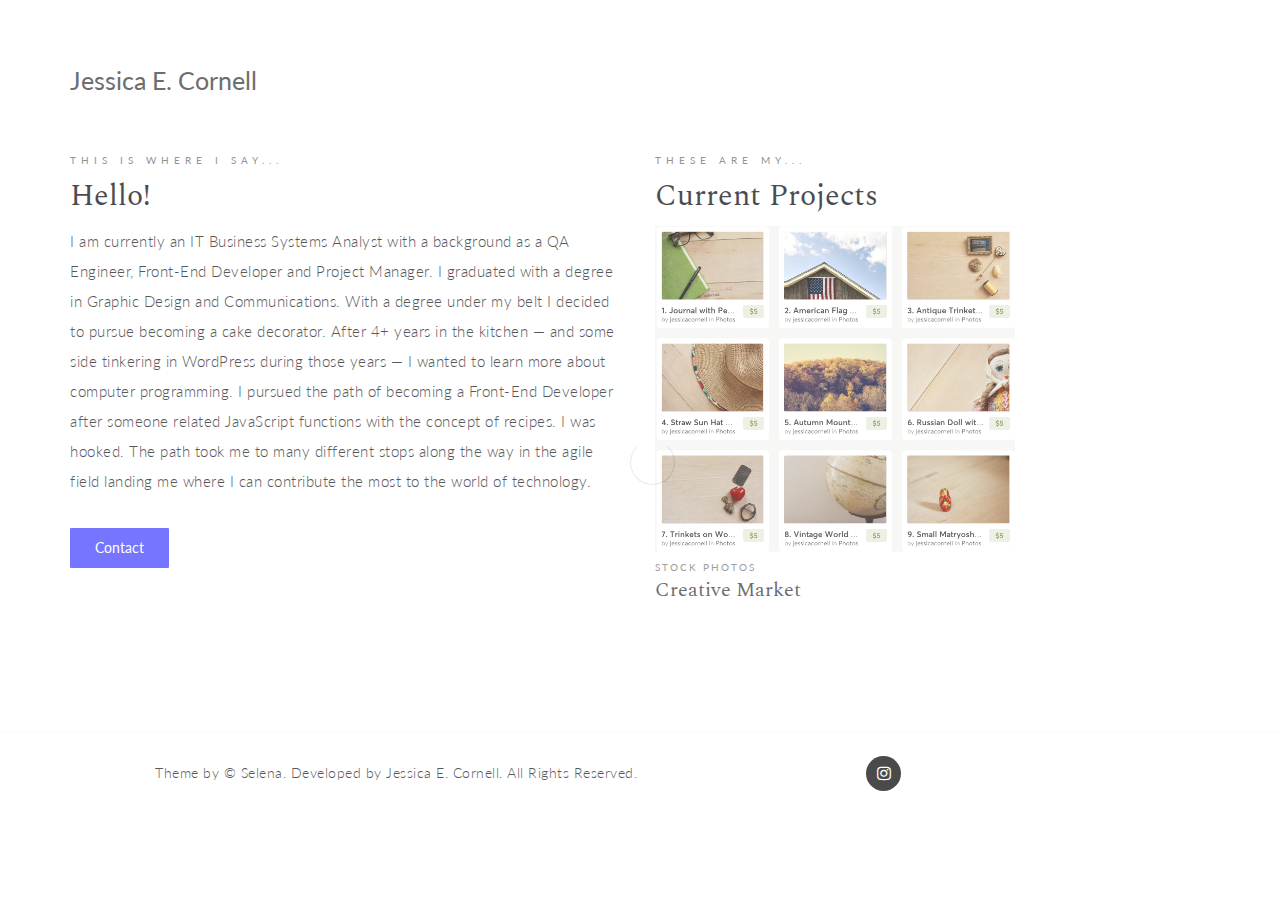
==== commit 6811cdf7: "fixing media query styling and adding a zipped version of the theme incase I decide to remove html f" ====
--- a/HTML/index.html
+++ b/HTML/index.html
@@ -91,13 +91,13 @@
      <div class="container">
           <div class="row">
 
-               <div class="col-md-8 col-sm-7">
+               <div class="col-md-7 col-sm-7">
                     <div class="footer-copyright">
                          <p>Theme by © Selena. Developed by Jessica E. Cornell. All Rights Reserved.</p>
                     </div>
                </div>
 
-               <div class="col-md-4 col-sm-5">
+               <div class="col-md-3 col-sm-5">
                     <ul class="social-icon">
                          <li><a href="https://www.instagram.com/beckandhoosier/" class="fa fa-instagram"></a></li>
                     </ul>
--- a/HTML/css/style.css
+++ b/HTML/css/style.css
@@ -781,13 +781,9 @@
 
 @media (max-width: 767px) {
 
-  .navbar-default .navbar-brand {
-    line-height: 15px;
-  }
-
-  .navbar-default .nav li a {
-    line-height: 15px;
-  }
+.navbar-default .navbar-toggle {
+  display: none;
+}
 
   #project-detail .col-md-6 img {
     margin-bottom: 42px;
@@ -836,6 +832,10 @@
     padding: 60px 0;
   }
 
+  .navbar-default .navbar-toggle {
+    display: none;
+  }
+
 }
 
 
@@ -850,5 +850,9 @@
     margin-top: 42px;
   }
 
-}
-
+  .navbar-default .navbar-toggle {
+    display: none;
+  }
+
+}
+
